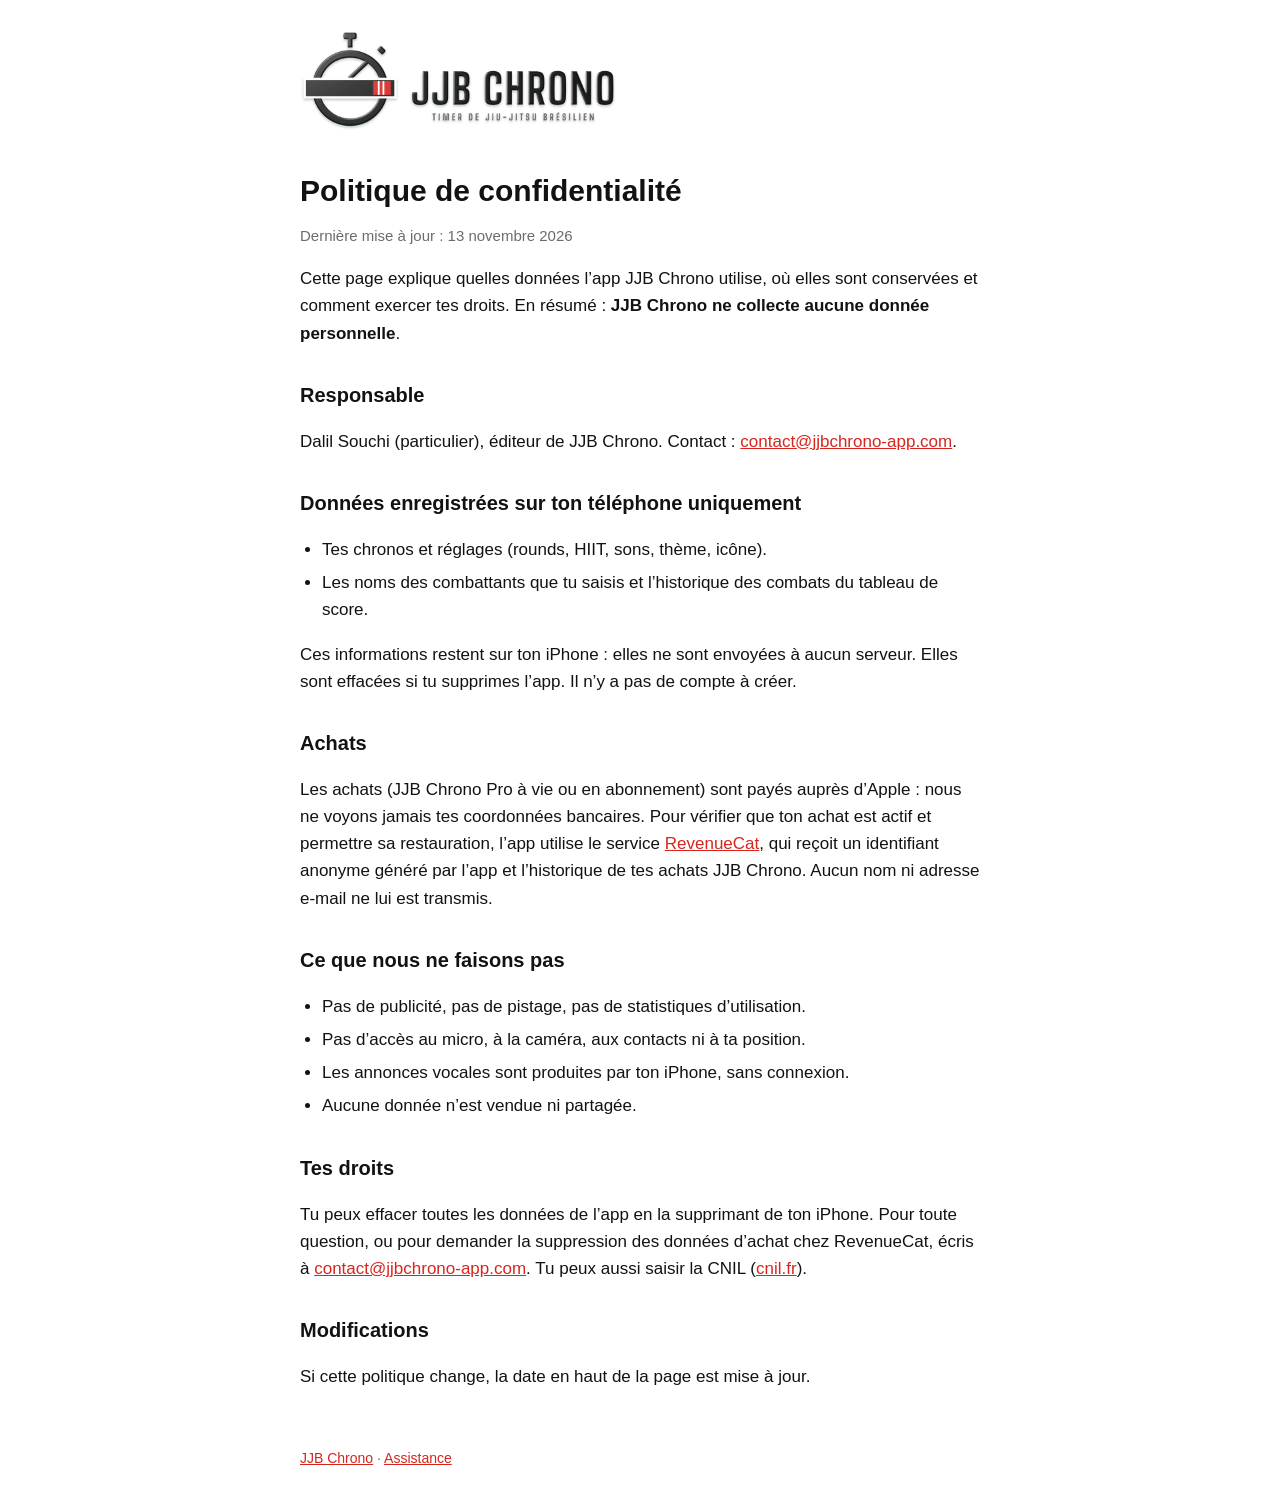
==== confidentialite.html @ 1724278c "Site public : accueil, confidentialité et assistance Co-Authored-By: Claude Opus 5.5 <noreply@anthro" ====
<!doctype html>
<html lang="fr">
<head>
  <meta charset="utf-8">
  <meta name="viewport" content="width=device-width, initial-scale=1">
  <title>Confidentialité · JJB Chrono</title>
  <meta name="description" content="Politique de confidentialité de l’app JJB Chrono.">
  <link rel="icon" href="favicon.png">
  <link rel="apple-touch-icon" href="apple-touch-icon.png">
  <link rel="stylesheet" href="style.css">
</head>
<body>
  <header>
    <a href="index.html"><img src="logo.png" alt="JJB Chrono" width="960" height="328"></a>
  </header>
  <main>
    <h1>Politique de confidentialité</h1>
    <p class="discret">Dernière mise à jour : 13 novembre 2026</p>
    <p>Cette page explique quelles données l’app JJB Chrono utilise, où elles sont conservées et comment exercer tes droits. En résumé : <strong>JJB Chrono ne collecte aucune donnée personnelle</strong>.</p>

    <h2>Responsable</h2>
    <p>Dalil Souchi (particulier), éditeur de JJB Chrono. Contact : <a href="mailto:contact@jjbchrono-app.com">contact@jjbchrono-app.com</a>.</p>

    <h2>Données enregistrées sur ton téléphone uniquement</h2>
    <ul>
      <li>Tes chronos et réglages (rounds, HIIT, sons, thème, icône).</li>
      <li>Les noms des combattants que tu saisis et l’historique des combats du tableau de score.</li>
    </ul>
    <p>Ces informations restent sur ton iPhone : elles ne sont envoyées à aucun serveur. Elles sont effacées si tu supprimes l’app. Il n’y a pas de compte à créer.</p>

    <h2>Achats</h2>
    <p>Les achats (JJB Chrono Pro à vie ou en abonnement) sont payés auprès d’Apple : nous ne voyons jamais tes coordonnées bancaires. Pour vérifier que ton achat est actif et permettre sa restauration, l’app utilise le service <a href="https://www.revenuecat.com/privacy">RevenueCat</a>, qui reçoit un identifiant anonyme généré par l’app et l’historique de tes achats JJB Chrono. Aucun nom ni adresse e-mail ne lui est transmis.</p>

    <h2>Ce que nous ne faisons pas</h2>
    <ul>
      <li>Pas de publicité, pas de pistage, pas de statistiques d’utilisation.</li>
      <li>Pas d’accès au micro, à la caméra, aux contacts ni à ta position.</li>
      <li>Les annonces vocales sont produites par ton iPhone, sans connexion.</li>
      <li>Aucune donnée n’est vendue ni partagée.</li>
    </ul>

    <h2>Tes droits</h2>
    <p>Tu peux effacer toutes les données de l’app en la supprimant de ton iPhone. Pour toute question, ou pour demander la suppression des données d’achat chez RevenueCat, écris à <a href="mailto:contact@jjbchrono-app.com">contact@jjbchrono-app.com</a>. Tu peux aussi saisir la CNIL (<a href="https://www.cnil.fr">cnil.fr</a>).</p>

    <h2>Modifications</h2>
    <p>Si cette politique change, la date en haut de la page est mise à jour.</p>
  </main>
  <footer><a href="index.html">JJB Chrono</a> · <a href="assistance.html">Assistance</a></footer>
</body>
</html>
---- style.css ----
/* Site de JJB Chrono : sobre, lisible, couleurs de l'app (rouge du thème Combat). */
:root {
  --fond: #ffffff;
  --carte: #f5f5f7;
  --texte: #111214;
  --discret: #6b6b70;
  --accent: #d7261e;
  color-scheme: light;
}
* { box-sizing: border-box; }
body {
  margin: 0;
  background: var(--fond);
  color: var(--texte);
  font: 17px/1.6 -apple-system, BlinkMacSystemFont, 'Segoe UI', Roboto, Helvetica, Arial, sans-serif;
}
header, main, footer { max-width: 720px; margin: 0 auto; padding: 0 20px; }
header { padding-top: 28px; }
header img { width: min(320px, 80vw); height: auto; }
h1 { font-size: 30px; line-height: 1.2; margin: 28px 0 8px; }
h2 { font-size: 20px; margin: 32px 0 8px; }
a { color: var(--accent); }
.discret { color: var(--discret); font-size: 15px; }
.carte { background: var(--carte); border-radius: 16px; padding: 4px 20px; margin: 16px 0; }
ul { padding-left: 22px; }
li { margin: 6px 0; }
nav { display: flex; gap: 18px; flex-wrap: wrap; margin-top: 12px; }
footer { color: var(--discret); font-size: 14px; padding-top: 40px; padding-bottom: 40px; }
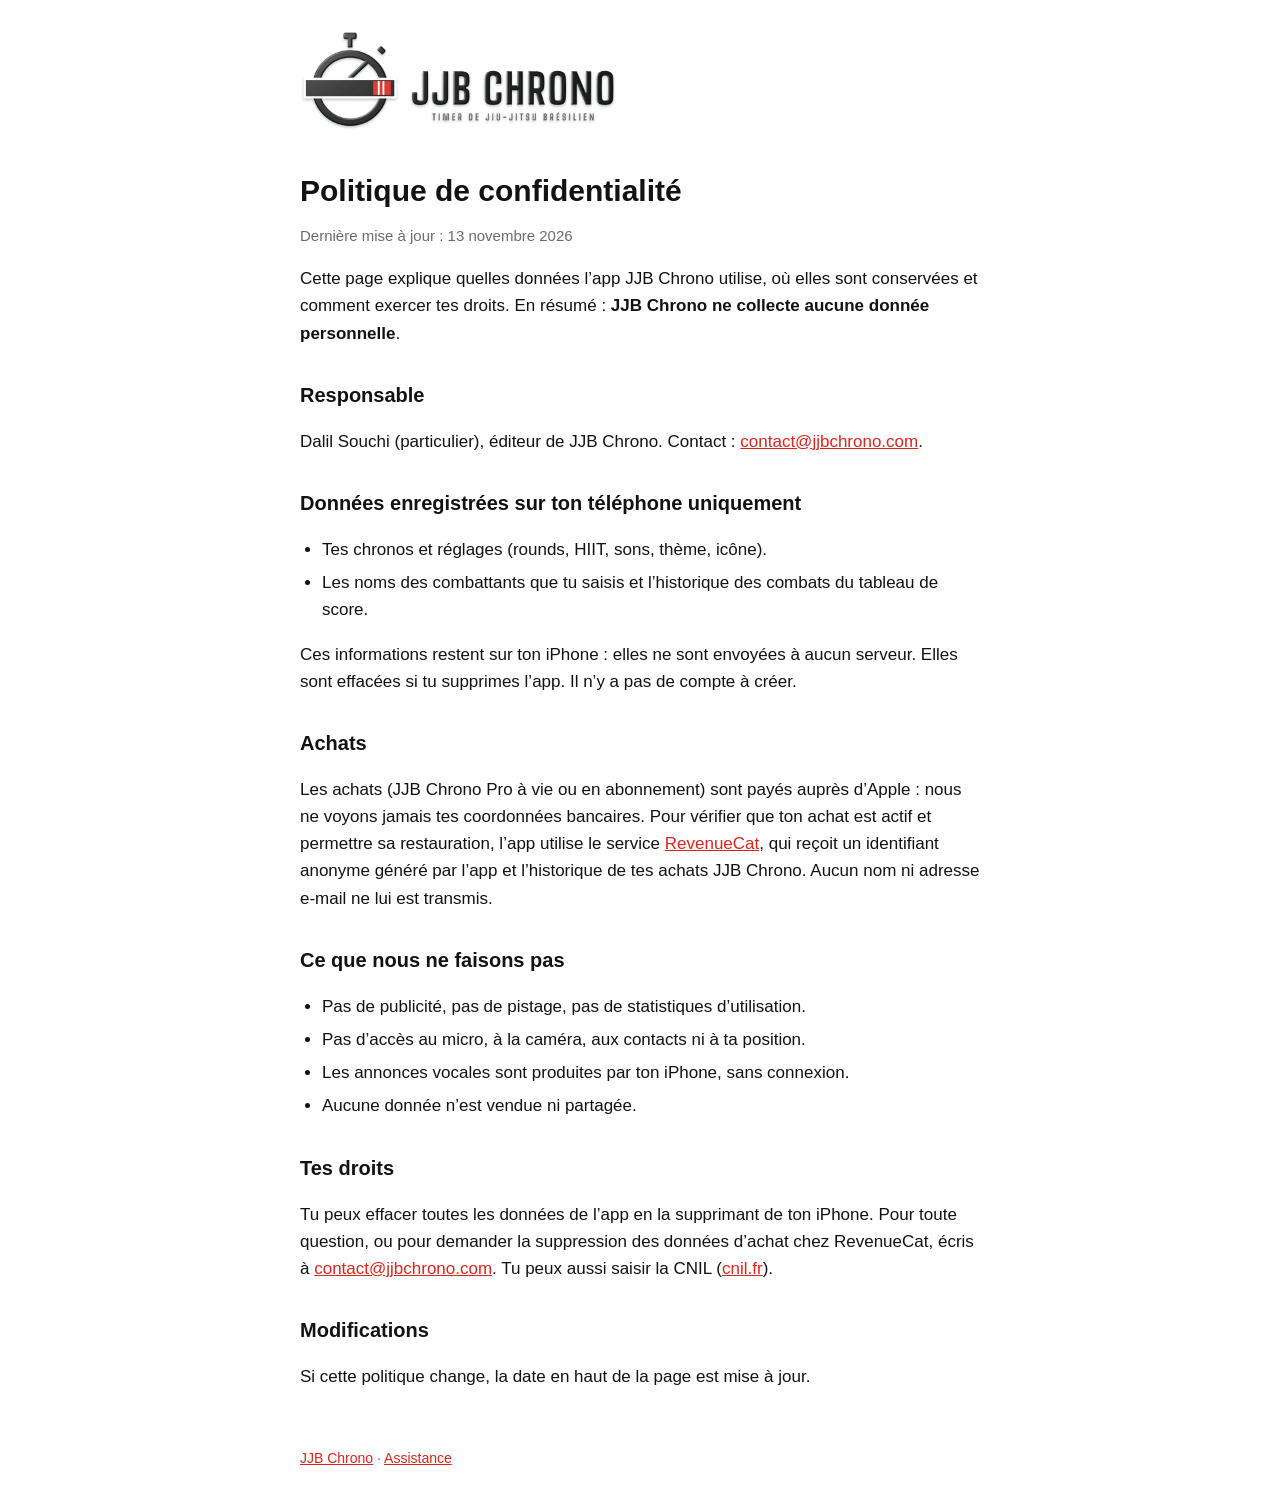
==== commit c0b7fe69: "Contact : contact@jjbchrono.com Co-Authored-By: Claude Opus 5.5 <noreply@anthropic.com>" ====
--- a/confidentialite.html
+++ b/confidentialite.html
@@ -19,7 +19,7 @@
     <p>Cette page explique quelles données l’app JJB Chrono utilise, où elles sont conservées et comment exercer tes droits. En résumé : <strong>JJB Chrono ne collecte aucune donnée personnelle</strong>.</p>
 
     <h2>Responsable</h2>
-    <p>Dalil Souchi (particulier), éditeur de JJB Chrono. Contact : <a href="mailto:contact@jjbchrono-app.com">contact@jjbchrono-app.com</a>.</p>
+    <p>Dalil Souchi (particulier), éditeur de JJB Chrono. Contact : <a href="mailto:contact@jjbchrono.com">contact@jjbchrono.com</a>.</p>
 
     <h2>Données enregistrées sur ton téléphone uniquement</h2>
     <ul>
@@ -40,7 +40,7 @@
     </ul>
 
     <h2>Tes droits</h2>
-    <p>Tu peux effacer toutes les données de l’app en la supprimant de ton iPhone. Pour toute question, ou pour demander la suppression des données d’achat chez RevenueCat, écris à <a href="mailto:contact@jjbchrono-app.com">contact@jjbchrono-app.com</a>. Tu peux aussi saisir la CNIL (<a href="https://www.cnil.fr">cnil.fr</a>).</p>
+    <p>Tu peux effacer toutes les données de l’app en la supprimant de ton iPhone. Pour toute question, ou pour demander la suppression des données d’achat chez RevenueCat, écris à <a href="mailto:contact@jjbchrono.com">contact@jjbchrono.com</a>. Tu peux aussi saisir la CNIL (<a href="https://www.cnil.fr">cnil.fr</a>).</p>
 
     <h2>Modifications</h2>
     <p>Si cette politique change, la date en haut de la page est mise à jour.</p>
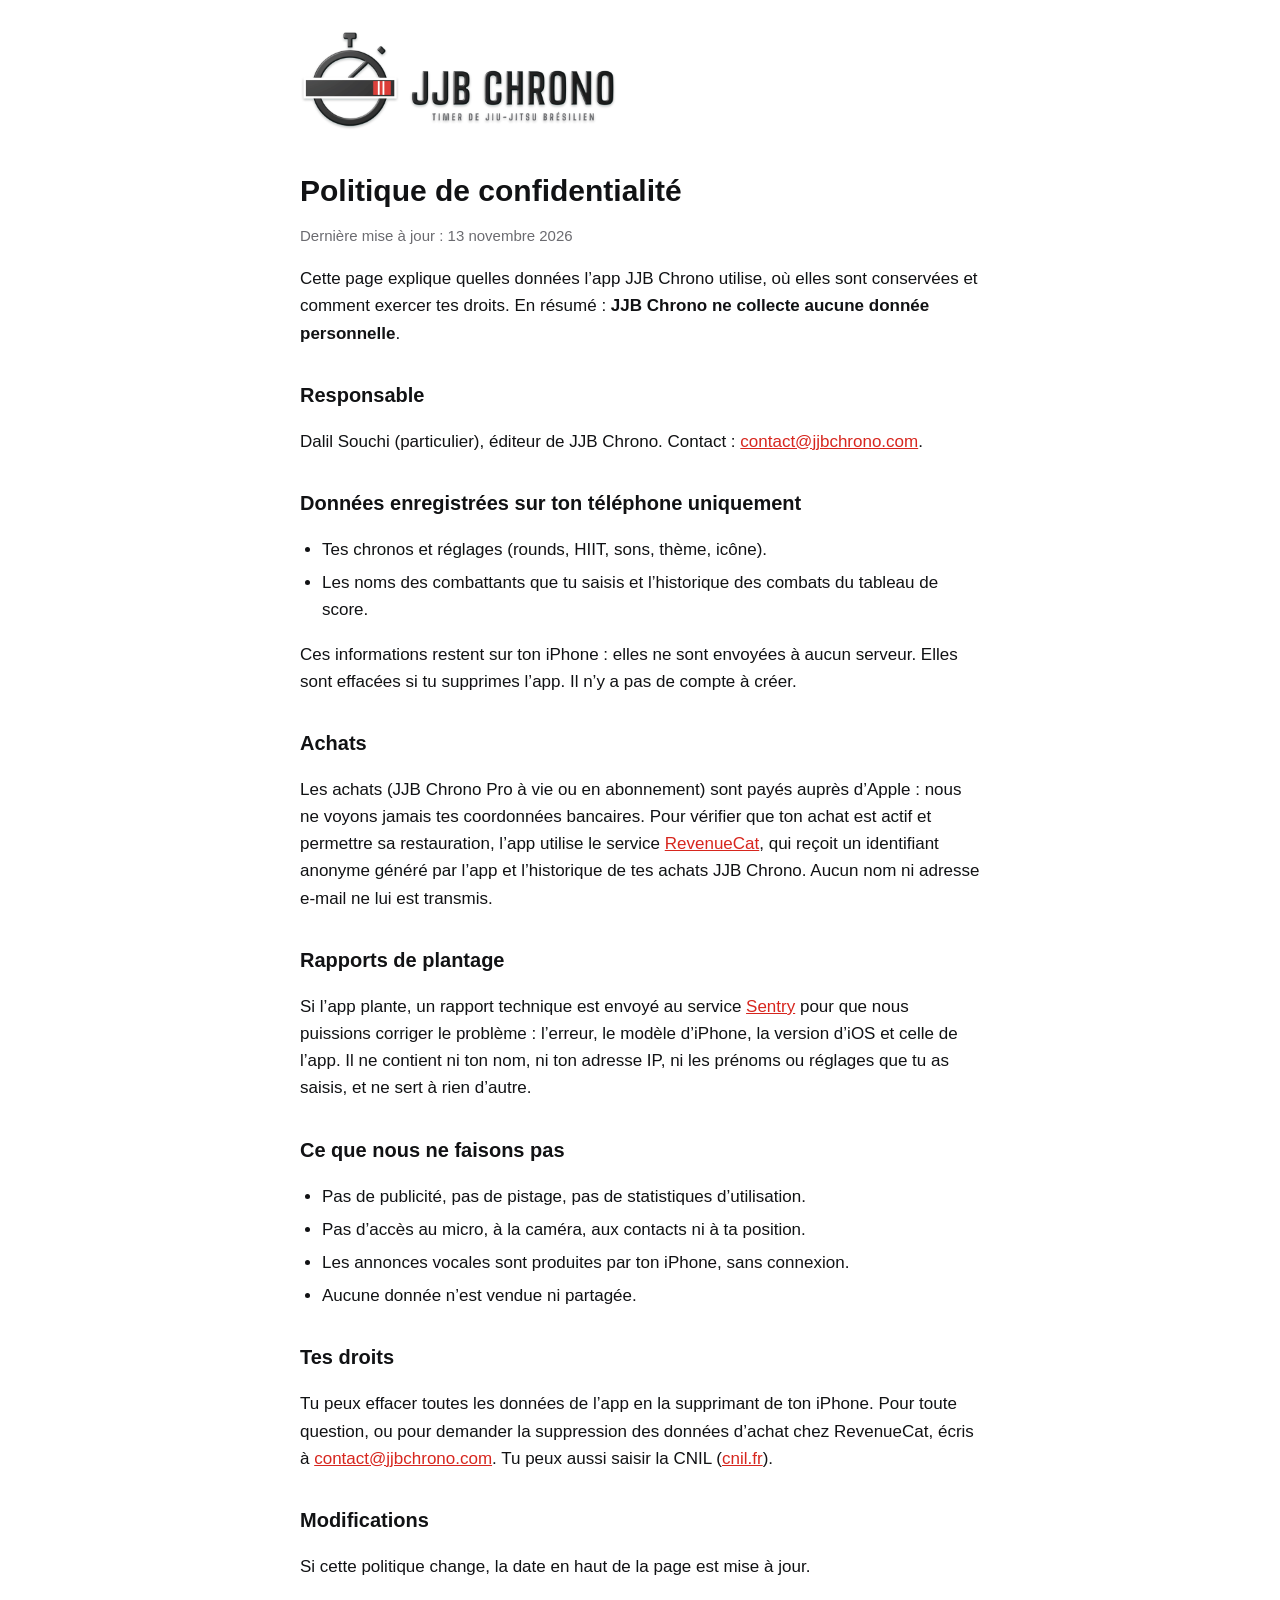
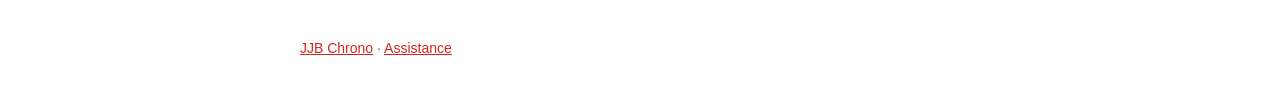
==== commit 2a5f12b4: "Confidentialité : rapports de plantage" ====
--- a/confidentialite.html
+++ b/confidentialite.html
@@ -31,6 +31,9 @@
     <h2>Achats</h2>
     <p>Les achats (JJB Chrono Pro à vie ou en abonnement) sont payés auprès d’Apple : nous ne voyons jamais tes coordonnées bancaires. Pour vérifier que ton achat est actif et permettre sa restauration, l’app utilise le service <a href="https://www.revenuecat.com/privacy">RevenueCat</a>, qui reçoit un identifiant anonyme généré par l’app et l’historique de tes achats JJB Chrono. Aucun nom ni adresse e-mail ne lui est transmis.</p>
 
+    <h2>Rapports de plantage</h2>
+    <p>Si l’app plante, un rapport technique est envoyé au service <a href="https://sentry.io/privacy/">Sentry</a> pour que nous puissions corriger le problème : l’erreur, le modèle d’iPhone, la version d’iOS et celle de l’app. Il ne contient ni ton nom, ni ton adresse IP, ni les prénoms ou réglages que tu as saisis, et ne sert à rien d’autre.</p>
+
     <h2>Ce que nous ne faisons pas</h2>
     <ul>
       <li>Pas de publicité, pas de pistage, pas de statistiques d’utilisation.</li>
